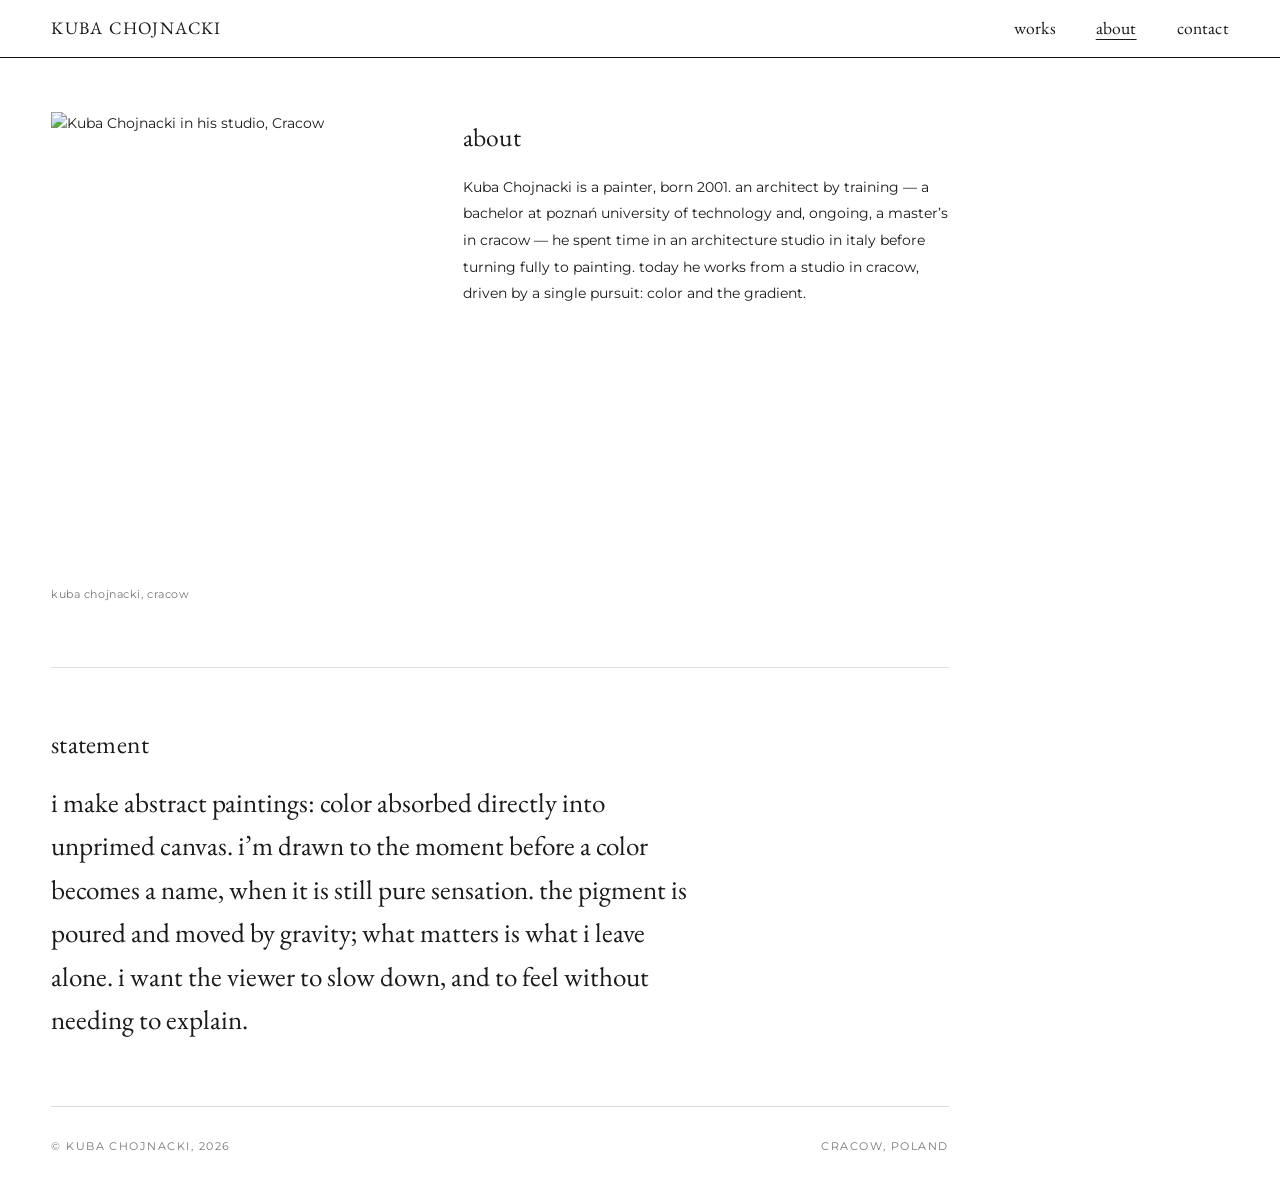
==== about/index.html @ 5120493d "Merge landing into works on the home page; drop the cv section - The home page is again hero + catal" ====
<!DOCTYPE html>
<html lang="en">
<head>
    <meta charset="UTF-8">
    <meta name="viewport" content="width=device-width, initial-scale=1.0">
    <title>Kuba Chojnacki | About</title>
    <meta name="description" content="Kuba Chojnacki is a painter, born 2001 — an architect by training, now working full time from a studio in Cracow on color and the gradient.">
    <link rel="canonical" href="https://kubachojnacki.com/about/">
    <meta property="og:title" content="Kuba Chojnacki | About">
    <meta property="og:description" content="Painter, born 2001. An architect by training, working from a studio in Cracow.">
    <meta property="og:image" content="https://kubachojnacki.com/IMAGES/about/portrait.jpg">
    <meta property="og:type" content="website">
    <meta property="og:url" content="https://kubachojnacki.com/about/">
    <meta name="twitter:card" content="summary_large_image">
    <meta name="theme-color" content="#ffffff">
    <link rel="icon" type="image/png" href="../favicon.png">
    <link rel="preconnect" href="https://fonts.googleapis.com">
    <link rel="preconnect" href="https://fonts.gstatic.com" crossorigin>
    <link href="https://fonts.googleapis.com/css2?family=EB+Garamond:ital,wght@0,400;0,500;1,400;1,500&family=Montserrat:wght@300;400;500&display=swap" rel="stylesheet">
    <link rel="stylesheet" href="../css/style.css">
</head>
<body>

    <header id="site-header">
        <h1 class="logo"><a href="../">Kuba Chojnacki</a></h1>
        <nav>
            <a href="../#works">Works</a>
            <a href="./" aria-current="page">About</a>
            <a href="../contact/">Contact</a>
        </nav>
    </header>

    <main class="about-page">

        <section class="about-hero fade-up">
            <div class="about-hero-photo">
                <img src="../IMAGES/about/portrait.jpg" alt="Kuba Chojnacki in his studio, Cracow" width="1512" height="2016" loading="eager" decoding="async">
                <p class="photo-caption">kuba chojnacki, cracow</p>
            </div>
            <div class="about-hero-text">
                <span class="about-label">about</span>
                <p><span class="artist-name">Kuba Chojnacki</span> is a painter, born 2001. an architect by training — a bachelor at poznań university of technology and, ongoing, a master&rsquo;s in cracow — he spent time in an architecture studio in italy before turning fully to painting. today he works from a studio in cracow, driven by a single pursuit: color and the gradient.</p>
            </div>
        </section>

        <section class="about-statement fade-up">
            <span class="about-label">statement</span>
            <p class="statement-text">i make abstract paintings: color absorbed directly into unprimed canvas. i&rsquo;m drawn to the moment before a color becomes a name, when it is still pure sensation. the pigment is poured and moved by gravity; what matters is what i leave alone. i want the viewer to slow down, and to feel without needing to explain.</p>
        </section>

        <div class="footer-note fade-up">
            <span>&copy; Kuba Chojnacki, 2026</span>
            <span>Cracow, Poland</span>
        </div>

    </main>

    <script>
        const io = new IntersectionObserver(es => es.forEach(e => {
            if (e.isIntersecting) { e.target.classList.add('visible'); io.unobserve(e.target); }
        }), { threshold: 0.07 });
        setTimeout(() => document.querySelectorAll('.fade-up').forEach(el => io.observe(el)), 100);
    </script>
</body>
</html>
---- css/style.css ----
:root {
    --bg:   #ffffff;
    --ink:  #1a1a18;
    --mid:  #767672;
    --rule: #111111;
    --serif: "EB Garamond", Georgia, serif;
    --sans:  "Montserrat", sans-serif;
    --pad:   clamp(1.5rem, 4vw, 4rem);
}

*, *::before, *::after { box-sizing: border-box; margin: 0; padding: 0; }

html { scroll-behavior: smooth; }
:target { scroll-margin-top: 60px; }

::-webkit-scrollbar { width: 5px; }
::-webkit-scrollbar-track { background: var(--bg); }
::-webkit-scrollbar-thumb { background: rgba(26,26,24,0.18); border-radius: 3px; }

body {
    background: var(--bg);
    color: var(--ink);
    font-family: var(--sans);
    font-size: 14px;
    font-weight: 400;
    line-height: 1.6;
    -webkit-font-smoothing: antialiased;
}

img { display: block; max-width: 100%; }
a   { color: inherit; text-decoration: none; }
.hidden { display: none !important; }

:focus-visible { outline: 2px solid var(--ink); outline-offset: 2px; }

/* ── CURSOR SYSTEM ── */
*, *::before, *::after {
    cursor: url("data:image/svg+xml,%3Csvg xmlns='http://www.w3.org/2000/svg' width='12' height='12'%3E%3Crect x='0' y='0' width='12' height='12' fill='%23111'/%3E%3C/svg%3E") 6 6, auto !important;
}

a, button, [role="button"], label, select,
input[type="checkbox"], input[type="radio"],
.collapsible-header, .collection-label,
.slide-dot, .lightbox-btn, .slider-btn,
.legend-item, .clickable-ref,
.lb-submit, .contact-col a {
    cursor: url("data:image/svg+xml,%3Csvg xmlns='http://www.w3.org/2000/svg' width='14' height='14'%3E%3Ccircle cx='7' cy='7' r='6.5' fill='%23111'/%3E%3C/svg%3E") 7 7, pointer !important;
}

.item-image-wrapper,
.slide img,
.about-photo img,
.lightbox img:not(.is-zoomed) {
    cursor: url("data:image/svg+xml,%3Csvg xmlns='http://www.w3.org/2000/svg' width='20' height='20'%3E%3Cline x1='10' y1='2' x2='10' y2='18' stroke='%23111' stroke-width='2' stroke-linecap='round'/%3E%3Cline x1='2' y1='10' x2='18' y2='10' stroke='%23111' stroke-width='2' stroke-linecap='round'/%3E%3C/svg%3E") 10 10, zoom-in !important;
}

.lightbox,
.lightbox img.is-zoomed {
    cursor: url("data:image/svg+xml,%3Csvg xmlns='http://www.w3.org/2000/svg' width='20' height='20'%3E%3Cline x1='2' y1='10' x2='18' y2='10' stroke='%23111' stroke-width='2' stroke-linecap='round'/%3E%3C/svg%3E") 10 10, zoom-out !important;
}

/* HEADER */
header {
    position: fixed;
    inset: 0 0 auto;
    z-index: 100;
    display: flex;
    align-items: center;
    justify-content: space-between;
    padding: 0.9rem var(--pad);
    background: var(--bg);
    border-bottom: 1px solid var(--rule);
}
.logo {
    font-family: var(--serif);
    font-size: 1.1rem;
    font-weight: 400;
    font-style: normal;
    letter-spacing: 0.08em;
    text-transform: uppercase;
    color: var(--ink);
}
nav { display: flex; gap: 0; }
nav a {
    font-family: var(--serif);
    font-size: 1.1rem;
    font-weight: 400;
    font-style: normal;
    letter-spacing: 0.01em;
    text-transform: lowercase;
    color: var(--ink);
    margin-left: 2.5rem;
    transition: opacity 0.25s ease;
}
nav a:hover { opacity: 0.45; }
nav a[aria-current="page"] {
    text-decoration: underline;
    text-underline-offset: 5px;
    text-decoration-thickness: 1px;
}

/* HERO */
.hero-section {
    position: relative;
    width: 100%;
    height: calc(100vh - 46px);
    overflow: hidden;
    background: #0c0c0a;
    margin-top: 46px;
}
.slides-container { position: relative; width: 100%; height: 100%; }
.slide {
    position: absolute;
    inset: 0;
    opacity: 0;
    transition: opacity 0.9s cubic-bezier(.4,0,.2,1);
    pointer-events: none;
}
.slide.active {
    opacity: 1;
    pointer-events: auto;
}
.slide img {
    width: 100%; height: 100%;
    object-fit: cover; object-position: center;
}
.slide-vignette {
    position: absolute; inset: 0;
    background: linear-gradient(to top, rgba(0,0,0,0.46) 0%, transparent 44%);
    pointer-events: none;
}
.slide-caption {
    position: absolute;
    bottom: 2.8rem; left: var(--pad);
    right: calc(var(--pad) + 90px);
    color: #fff; pointer-events: none;
}
.slide-caption-title {
    font-family: var(--serif);
    font-size: clamp(1.4rem, 3vw, 2.4rem);
    font-style: normal; font-weight: 400;
    text-transform: lowercase;
    line-height: 1.1; margin-bottom: 0.5rem;
    opacity: 0; transform: translateY(14px);
    transition: opacity 0.7s cubic-bezier(.16,1,.3,1) 0.1s,
                transform 0.7s cubic-bezier(.16,1,.3,1) 0.1s;
}
.slide-caption-specs {
    font-family: var(--sans);
    font-size: 11px; letter-spacing: 0.1em; text-transform: lowercase;
    color: rgba(255,255,255,0.65);
    opacity: 0; transform: translateY(10px);
    transition: opacity 0.7s cubic-bezier(.16,1,.3,1) 0.22s,
                transform 0.7s cubic-bezier(.16,1,.3,1) 0.22s;
}
.slide.active .slide-caption-title,
.slide.active .slide-caption-specs { opacity: 1; transform: translateY(0); }

.hero-counter {
    position: absolute; bottom: 2.8rem; right: var(--pad);
    font-family: var(--sans);
    font-size: 10px; letter-spacing: 0.2em; text-transform: uppercase;
    color: rgba(255,255,255,0.38); z-index: 10;
}

.hero-progress {
    position: absolute; bottom: 0; left: 0;
    height: 1px; background: rgba(255,255,255,0.45); width: 0;
    z-index: 10; transition: width 0.12s linear;
}

.slide-dots {
    position: absolute;
    bottom: 0.55rem;
    left: 50%;
    transform: translateX(-50%);
    display: flex;
    gap: 7px;
    z-index: 10;
}
.slide-dot {
    width: 5px; height: 5px; border-radius: 50%;
    background: rgba(255,255,255,0.35); border: none; padding: 0;
    transition: background 0.3s, transform 0.3s;
}
.slide-dot.active { background: rgba(255,255,255,0.9); transform: scale(1.25); }

.slider-btn {
    position: absolute; top: 50%; transform: translateY(-50%);
    background: none; border: none; color: #fff;
    mix-blend-mode: difference; z-index: 10;
    padding: 1rem; opacity: 0.55; cursor: pointer;
    transition: opacity 0.25s;
}
.slider-btn:hover { opacity: 1; }
.prev-btn { left: 1rem; }
.next-btn { right: 1rem; }

/* WORKS (on the home page, below the hero) */
#works { padding: 4rem var(--pad) 0; }

.collection-block { margin-bottom: 5rem; }
.collection-block:last-child { margin-bottom: 0; padding-bottom: 6rem; }

.collection-label {
    display: flex; align-items: baseline; justify-content: space-between;
    padding: 1.8rem 0; border-bottom: none;
    cursor: pointer; user-select: none; transition: opacity 0.2s;
}
.collection-label:hover { opacity: 0.55; }
.collection-label-left { display: flex; align-items: baseline; gap: 1.5rem; }
.collection-label h3 {
    font-family: var(--serif);
    font-size: clamp(1.5rem, 3vw, 2.2rem);
    font-weight: 400;
    font-style: normal;
    text-transform: lowercase;
    letter-spacing: 0.01em;
}
.col-count {
    font-family: var(--sans);
    font-size: 12px;
    letter-spacing: 0.08em;
    text-transform: lowercase;
    color: var(--mid);
    white-space: nowrap;
}
.col-toggle {
    font-family: var(--sans);
    font-size: 12px;
    letter-spacing: 0.08em;
    text-transform: lowercase;
    color: var(--mid);
    white-space: nowrap;
    padding-left: 1.5rem;
}

.collection-note {
    font-family: var(--serif);
    font-size: 1.15rem;
    line-height: 1.7;
    text-transform: lowercase;
    color: var(--mid);
    max-width: 38em;
    margin: -0.9rem 0 1.6rem;
}

.collapsible-content {
    max-height: 0; overflow: hidden;
    transition: max-height 0.7s cubic-bezier(.16,1,.3,1);
}
.collapsible-section.open .collapsible-content { max-height: 9999px; }

/* VISUAL GRID — 5 columns */
.visual-grid {
    display: grid;
    grid-template-columns: repeat(5, 1fr);
    border-top: none;
}
.visual-item {
    scroll-margin-top: 60px;
    padding: 0.9rem 1rem 0.8rem;
    display: flex; flex-direction: column; gap: 0.45rem;
    opacity: 0; transform: translateY(10px);
    transition: opacity 0.55s ease, transform 0.55s ease;
}
.visual-item.visible { opacity: 1; transform: translateY(0); }

.item-image-wrapper {
    width: 100%;
    background: #ffffff;
    overflow: hidden;
    display: flex;
    align-items: center;
    justify-content: center;
}
.item-image-wrapper img {
    width: 100%;
    height: auto;
    object-fit: contain;
    display: block;
    transition: transform 0.6s cubic-bezier(.16,1,.3,1), opacity 0.25s;
}
.item-image-wrapper:hover img { transform: scale(1.04); opacity: 0.88; }

.ref-number {
    font-family: var(--sans);
    font-size: 12px;
    font-weight: 500;
    letter-spacing: 0.06em;
    color: var(--ink);
    line-height: 1.3;
}
.ref-number.sold {
    color: #991b1b;
    display: flex;
    align-items: center;
    gap: 4px;
}

/* LEGEND GRID — catalogue list, 6 columns */
.legend-grid {
    display: grid;
    grid-template-columns: repeat(6, 1fr);
    border-top: 1px solid rgba(26,26,24,0.12);
    margin-top: 2.5rem;
    gap: 1.6rem 1.4rem;
    padding: 1.6rem 0 0;
}
.legend-item {
    padding: 0.4rem 0.5rem;
    display: flex; flex-direction: column; gap: 0.12rem;
    transition: background 0.18s;
}
.legend-item:hover { background: rgba(26,26,24,0.04); }

.legend-ref {
    font-family: var(--sans);
    font-size: 11px;
    font-weight: 500;
    letter-spacing: 0.08em;
    color: var(--mid);
    margin-bottom: 0.15rem;
    line-height: 1.2;
}
.legend-title {
    font-family: var(--serif);
    font-size: 1.15rem;
    font-style: normal;
    font-weight: 400;
    text-transform: lowercase;
    line-height: 1.2;
    margin-bottom: 0;
}
.color-subtitle {
    font-family: var(--sans);
    font-style: normal;
    font-size: 11px;
    letter-spacing: 0.03em;
    text-transform: lowercase;
    color: var(--mid);
    display: block;
    margin-top: 0.15rem;
}
.legend-specs {
    font-family: var(--sans);
    font-size: 11px;
    letter-spacing: 0.03em;
    text-transform: lowercase;
    color: var(--mid);
    line-height: 1.55;
    margin-top: 0.35rem;
}
.legend-price {
    font-family: var(--sans);
    font-size: 12px;
    font-weight: 500;
    letter-spacing: 0.03em;
    color: var(--ink);
    margin-top: 0.3rem;
}

/* Status styling & FULL RED for SOLD items */
.legend-status, .lb-status {
    display: flex; align-items: center; gap: 0.3rem;
    margin-top: 0.1rem;
}
.lb-status {
    margin-top: 0.3rem; margin-bottom: 0.2rem;
}
.status-dot {
    width: 5px; height: 5px; border-radius: 50%;
    background: var(--ink); flex-shrink: 0; display: inline-block;
}
.status-text {
    font-family: var(--sans);
    font-size: 11px;
    font-weight: 500;
    letter-spacing: 0.05em;
    text-transform: lowercase;
    color: var(--ink);
}
.legend-status { margin-top: 0.35rem; }

/* Sold states globally red */
.status-dot.sold {
    background: #991b1b !important;
}

.legend-item.is-sold .legend-ref,
.legend-item.is-sold .legend-title,
.legend-item.is-sold .color-subtitle,
.legend-item.is-sold .legend-specs,
.legend-item.is-sold .legend-price,
.legend-item.is-sold .status-text {
    color: #991b1b !important;
}

.lightbox-info.is-sold .lb-title,
.lightbox-info.is-sold .color-subtitle,
.lightbox-info.is-sold .lb-price,
.lightbox-info.is-sold .lb-specs,
.lightbox-info.is-sold .status-text {
    color: #991b1b !important;
}

/* shared label used on the about & contact pages */
.about-label {
    font-family: var(--serif);
    font-size: clamp(1.2rem, 2.2vw, 1.6rem);
    font-weight: 400;
    font-style: normal;
    text-transform: lowercase;
    letter-spacing: 0.01em;
    color: var(--ink);
    margin-bottom: 1rem;
    display: block;
}
.artist-name { text-transform: none; font-family: var(--sans); }

/* ── ABOUT PAGE (/about) ── */
.about-page {
    padding: 7rem var(--pad) 3rem;
    max-width: 1000px;
}
.about-hero {
    display: grid;
    grid-template-columns: 5fr 7fr;
    gap: clamp(2rem, 5vw, 4.5rem);
    align-items: start;
    padding-bottom: 4rem;
}
.about-hero-photo img { width: 100%; height: auto; display: block; }
.photo-caption {
    font-family: var(--sans);
    font-size: 11px;
    letter-spacing: 0.05em;
    margin-top: 0.7rem;
    color: var(--mid);
    line-height: 1.5;
    text-align: left;
    text-transform: lowercase;
}
.about-hero-text { padding-top: 0.3rem; }
.about-hero-text p {
    font-family: var(--sans);
    font-size: 14px;
    line-height: 1.9;
    color: var(--ink);
    text-transform: lowercase;
    max-width: 40em;
}

.about-statement {
    padding: 3.5rem 0 1rem;
    border-top: 1px solid rgba(26,26,24,0.12);
}
.statement-text {
    font-family: var(--serif);
    font-size: clamp(1.3rem, 2.4vw, 1.7rem);
    line-height: 1.6;
    text-transform: lowercase;
    color: var(--ink);
    max-width: 24em;
}

/* ── CONTACT PAGE (/contact) ── */
.contact-page {
    padding: 7rem var(--pad) 3rem;
    max-width: 1100px;
}
.contact-block { padding-bottom: 3.5rem; }
.contact-newsletter {
    padding-top: 3.5rem;
    border-top: 1px solid var(--rule);
}
.contact-newsletter .newsletter-note { max-width: 40em; margin-bottom: 1.8rem; }
.contact-newsletter .nl-signup { max-width: 380px; }
.nl-archive { margin-top: 3.5rem; }
.contact-inner {
    display: grid;
    grid-template-columns: 2fr 1fr 1fr 1fr;
    gap: 4rem;
    align-items: start;
}
.contact-headline {
    font-family: var(--serif);
    font-size: clamp(1.2rem, 2.2vw, 1.6rem);
    font-style: normal;
    font-weight: 400;
    text-transform: lowercase;
    letter-spacing: 0.01em;
    line-height: 1.55;
    color: var(--ink);
}

.contact-col { width: auto; text-align: left; }
.contact-col h4 {
    font-family: var(--serif);
    font-size: clamp(1.2rem, 2.2vw, 1.6rem);
    font-weight: 400;
    font-style: normal;
    text-transform: lowercase;
    letter-spacing: 0.01em;
    color: var(--ink);
    margin-bottom: 0.5rem;
}
.contact-col p,
.contact-col a {
    display: block;
    font-family: var(--sans);
    font-size: 13.5px;
    line-height: 1.8;
    color: var(--ink);
    margin-bottom: 0.35rem;
    text-transform: lowercase;
}
.contact-col a {
    text-decoration: underline;
    text-underline-offset: 2px;
    border: none; padding: 0; width: auto;
    transition: opacity 0.25s;
}
.contact-col a:hover { opacity: 0.45; }

/* NEWSLETTER — signup form + archive (contact page) */
.newsletter-note {
    font-family: var(--sans);
    font-size: 12px;
    line-height: 1.7;
    text-transform: lowercase;
    color: var(--mid);
    margin-bottom: 1rem;
}
.newsletter-form { display: flex; align-items: baseline; gap: 1.2rem; }
.newsletter-form input {
    flex: 1;
    font-family: var(--sans);
    font-size: 12px;
    text-transform: lowercase;
    color: var(--ink);
    background: none;
    border: none;
    border-bottom: 1px solid rgba(26,26,24,0.35);
    border-radius: 0;
    padding: 0.35rem 0;
    outline: none;
}
.newsletter-form input:focus { border-bottom-color: var(--ink); }
.newsletter-form input::placeholder { color: var(--mid); }
.newsletter-confirm {
    font-family: var(--serif);
    font-style: italic;
    font-size: 1.05rem;
    text-transform: lowercase;
    color: var(--ink);
}

.footer-note {
    margin-top: 3rem;
    padding-top: 2rem;
    border-top: 1px solid rgba(26,26,24,0.15);
    display: flex;
    justify-content: space-between;
    align-items: center;
}
.footer-note span {
    font-family: var(--sans);
    font-size: 10.5px;
    letter-spacing: 0.14em;
    text-transform: uppercase;
    color: var(--mid);
}

/* ── NEWSLETTER ARCHIVE (contact page) ── */
.nl-signup { max-width: 380px; }

.nl-archive-head {
    display: flex;
    align-items: baseline;
    justify-content: space-between;
    gap: 1.5rem;
    padding: 1.4rem 0 1.2rem;
    border-top: 1px solid var(--rule);
}
.nl-archive-head h2 {
    font-family: var(--serif);
    font-size: clamp(1.2rem, 2.2vw, 1.6rem);
    font-weight: 400;
    text-transform: lowercase;
    letter-spacing: 0.01em;
    color: var(--ink);
}

.issue-list { display: flex; flex-direction: column; }
.issue-item {
    display: grid;
    grid-template-columns: 9rem 1fr auto;
    gap: 1.5rem;
    align-items: baseline;
    padding: 1.6rem 0;
    border-top: 1px solid rgba(26,26,24,0.12);
}
.issue-item:first-child { border-top: none; }
.issue-date {
    font-family: var(--sans);
    font-size: 11px;
    font-weight: 500;
    letter-spacing: 0.06em;
    text-transform: lowercase;
    color: var(--mid);
    line-height: 1.4;
}
.issue-title {
    font-family: var(--serif);
    font-size: 1.3rem;
    font-weight: 400;
    text-transform: lowercase;
    line-height: 1.3;
}
.issue-title a { transition: opacity 0.25s; }
.issue-title a:hover { opacity: 0.45; }
.issue-excerpt {
    font-family: var(--sans);
    font-size: 12.5px;
    line-height: 1.7;
    text-transform: lowercase;
    color: var(--mid);
    margin-top: 0.4rem;
    max-width: 42em;
}
.issue-link { white-space: nowrap; }

.nl-empty {
    font-family: var(--serif);
    font-style: italic;
    font-size: 1.1rem;
    line-height: 1.7;
    text-transform: lowercase;
    color: var(--mid);
    max-width: 34em;
    padding: 0.5rem 0 1rem;
}

@media (max-width: 640px) {
    .issue-item {
        grid-template-columns: 1fr;
        gap: 0.5rem;
    }
    .issue-link { justify-self: start; }
}

/* LIGHTBOX */
.lightbox {
    visibility: hidden; pointer-events: none;
    position: fixed; z-index: 9999; inset: 0;
    background: rgba(255,255,255,0.97);
    backdrop-filter: blur(2px); -webkit-backdrop-filter: blur(2px);
    display: flex; align-items: center; justify-content: center;
    opacity: 0; transition: opacity 0.4s ease, visibility 0.4s ease;
}
.lightbox.active { visibility: visible; pointer-events: auto; opacity: 1; }

.lightbox-content {
    display: flex; align-items: center; gap: 5rem;
    max-width: 92vw; max-height: 92vh;
}
.lightbox img {
    max-width: 58vw; max-height: 88vh; object-fit: contain;
    transition: transform 0.4s cubic-bezier(.16,1,.3,1);
    transform-origin: center; position: relative; z-index: 1;
}
.lightbox img.is-zoomed { transform: scale(2.2); }

.lightbox-info {
    width: 255px; flex-shrink: 0;
    display: flex; flex-direction: column; justify-content: center; gap: 1.3rem;
    max-height: 88vh; overflow-y: auto; padding-right: 0.3rem; cursor: auto;
}
.lightbox-info::-webkit-scrollbar { width: 2px; }
.lightbox-info::-webkit-scrollbar-thumb { background: rgba(26,26,24,0.2); }

.lb-title {
    font-family: var(--serif);
    font-size: 1.6rem;
    font-style: normal;
    font-weight: 400;
    text-transform: lowercase;
    line-height: 1.25;
}
.lb-price {
    font-family: var(--sans);
    font-size: 14px;
    font-weight: 500;
    color: var(--ink);
    margin-top: 0.35rem;
}
.lb-specs {
    font-family: var(--sans);
    font-size: 12px;
    line-height: 1.85;
    text-transform: lowercase;
    color: var(--mid);
    margin-top: 0.35rem;
}

.lb-inquiry-section {
    display: flex; flex-direction: column; gap: 0.75rem;
    padding-top: 0.8rem; border-top: 1px solid rgba(26,26,24,0.15);
}
.purchase-info {
    font-family: var(--sans);
    font-size: 12px;
    line-height: 1.7;
    text-transform: lowercase;
    color: var(--mid);
}
.lb-submit {
    font-family: var(--serif);
    font-size: 1.1rem;
    font-style: italic;
    font-weight: 400;
    text-transform: lowercase;
    letter-spacing: 0.01em;
    text-decoration: underline;
    text-underline-offset: 3px;
    background: none;
    border: none;
    padding: 0;
    width: fit-content;
    cursor: pointer;
    transition: opacity 0.2s;
    color: var(--ink);
}
.lb-submit:hover { opacity: 0.42; }
.lb-extra {
    font-family: var(--sans);
    font-size: 11px;
    text-transform: lowercase;
    color: var(--mid);
    line-height: 1.8;
}

.lightbox-btn {
    position: absolute; background: none; border: none;
    color: var(--ink); cursor: pointer; opacity: 0.28;
    transition: opacity 0.2s; z-index: 10001; padding: 2rem;
}
.lightbox-btn:hover { opacity: 1; }
.lb-prev { top: 50%; transform: translateY(-50%); left: 0; }
.lb-next { top: 50%; transform: translateY(-50%); right: 0; }
.lb-close { top: 0; right: 0; padding: 1.5rem; opacity: 0.45; }

/* FADE UP */
.fade-up {
    opacity: 0; transform: translateY(18px);
    transition: opacity 0.65s ease-out, transform 0.65s ease-out;
}
.fade-up.visible { opacity: 1; transform: translateY(0); }

/* REDUCED MOTION */
@media (prefers-reduced-motion: reduce) {
    html { scroll-behavior: auto; }
    .slide, .slide-caption-title, .slide-caption-specs,
    .fade-up, .visual-item, .item-image-wrapper img,
    .lightbox, .lightbox img { transition: none; }
}

/* RESPONSIVE */
@media (max-width: 1100px) {
    .visual-grid  { grid-template-columns: repeat(4, 1fr); }
    .legend-grid  { grid-template-columns: repeat(4, 1fr); }
    .contact-inner { grid-template-columns: 1fr 1fr; gap: 3rem; }
}
@media (max-width: 800px) {
    .visual-grid  { grid-template-columns: repeat(3, 1fr); }
    .legend-grid  { grid-template-columns: repeat(3, 1fr); }
    .about-hero {
        grid-template-columns: 1fr;
        gap: 1.8rem;
    }
    .about-hero-photo { max-width: 320px; }
    .contact-inner { grid-template-columns: 1fr; gap: 2rem; }
    .footer-note { flex-direction: column; gap: 0.6rem; align-items: flex-start; }
    .lightbox-content {
        flex-direction: column; align-items: center; gap: 2rem;
        padding: 5rem 1.5rem 2rem; max-height: 100vh; overflow-y: auto;
        justify-content: flex-start;
    }
    .lightbox img { max-width: 88vw; max-height: 48vh; }
    .lightbox-info { width: 100%; max-width: 380px; }
    #works, .about-page, .contact-page { padding-left: clamp(1rem, 3vw, 2.5rem); padding-right: clamp(1rem, 3vw, 2.5rem); }
    header { padding-left: clamp(1rem, 3vw, 2.5rem); padding-right: clamp(1rem, 3vw, 2.5rem); }
}
@media (max-width: 520px) {
    .visual-grid  { grid-template-columns: repeat(2, 1fr); }
    .legend-grid  { grid-template-columns: repeat(2, 1fr); }
    header { padding-top: 0.75rem; padding-bottom: 0.75rem; }
    .logo { font-size: 0.8rem; letter-spacing: 0.1em; white-space: nowrap; }
    nav a { font-size: 0.95rem; margin-left: 0.9rem; }
    .slide-caption { right: calc(1rem + 70px); }
}
@media (max-width: 430px) {
    .logo { font-size: 0.72rem; letter-spacing: 0.04em; }
    nav a { font-size: 0.78rem; margin-left: 0.7rem; letter-spacing: 0; }
    header { padding-left: 0.9rem; padding-right: 0.9rem; }
}
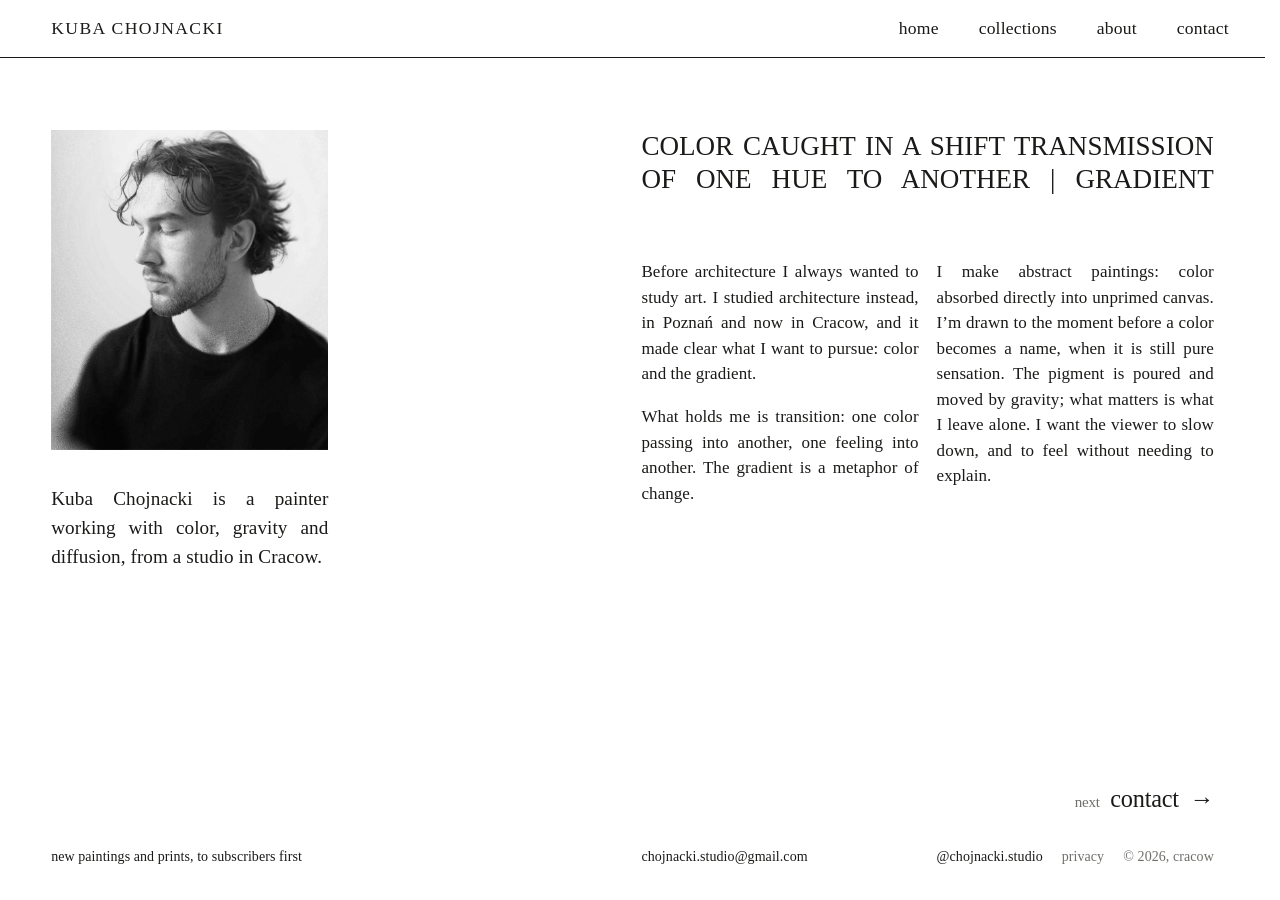
==== commit 166a68f4: "Final round: paintings open in place, one font, tidier pages Only the painting and its caption answe" ====
--- a/about/index.html
+++ b/about/index.html
@@ -1,65 +1,84 @@
 <!DOCTYPE html>
-<html lang="en">
+<html lang="en" data-order="80">
 <head>
     <meta charset="UTF-8">
     <meta name="viewport" content="width=device-width, initial-scale=1.0">
-    <title>Kuba Chojnacki | About</title>
-    <meta name="description" content="Kuba Chojnacki is a painter, born 2001 — an architect by training, now working full time from a studio in Cracow on color and the gradient.">
+    <script>
+        /* the pages stand in a row: going on, the next one slides in from the
+           right; going back, from the left (the row itself: js/site.js) */
+        document.documentElement.classList.add('js');
+        addEventListener('pagereveal', function (e) {
+            if (!e.viewTransition) return;
+            var me = +document.documentElement.dataset.order, dir, from;
+            try { dir = sessionStorage.getItem('kch-dir'); from = +sessionStorage.getItem('kch-from'); sessionStorage.removeItem('kch-dir'); } catch (x) {}
+            e.viewTransition.types.add(dir || (from > me ? 'back' : 'forward'));
+        });
+        addEventListener('pageswap', function () {
+            try { sessionStorage.setItem('kch-from', document.documentElement.dataset.order); } catch (x) {}
+        });
+    </script>
+    <title>About | Kuba Chojnacki</title>
+    <meta name="description" content="Kuba Chojnacki is a painter, born 2001, working from a studio in Cracow.">
     <link rel="canonical" href="https://kubachojnacki.com/about/">
-    <meta property="og:title" content="Kuba Chojnacki | About">
-    <meta property="og:description" content="Painter, born 2001. An architect by training, working from a studio in Cracow.">
-    <meta property="og:image" content="https://kubachojnacki.com/IMAGES/about/portrait.jpg">
-    <meta property="og:type" content="website">
+    <meta property="og:title" content="About | Kuba Chojnacki">
+    <meta property="og:description" content="Painter, born 2001, working from a studio in Cracow.">
+    <meta property="og:image" content="https://kubachojnacki.com/IMAGES/about/portrait-bw.jpg">
+    <meta property="og:type" content="profile">
     <meta property="og:url" content="https://kubachojnacki.com/about/">
     <meta name="twitter:card" content="summary_large_image">
     <meta name="theme-color" content="#ffffff">
     <link rel="icon" type="image/png" href="../favicon.png">
-    <link rel="preconnect" href="https://fonts.googleapis.com">
-    <link rel="preconnect" href="https://fonts.gstatic.com" crossorigin>
-    <link href="https://fonts.googleapis.com/css2?family=EB+Garamond:ital,wght@0,400;0,500;1,400;1,500&family=Montserrat:wght@300;400;500&display=swap" rel="stylesheet">
-    <link rel="stylesheet" href="../css/style.css">
+    <link rel="preload" href="../fonts/eb-garamond-normal-latin.woff2" as="font" type="font/woff2" crossorigin>
+    <link rel="stylesheet" href="../css/fonts.css?v=20261106m">
+    <link rel="stylesheet" href="../css/style.css?v=20261106m">
+    <!--ld--><script type="application/ld+json">{"@context":"https://schema.org","@graph":[{"@type":"Person","@id":"https://kubachojnacki.com/#artist","name":"Kuba Chojnacki","jobTitle":"Painter","description":"Kuba Chojnacki is a painter working with color, gravity and diffusion, from a studio in Cracow.","url":"https://kubachojnacki.com/","image":"https://kubachojnacki.com/IMAGES/about/portrait-bw.jpg","email":"mailto:chojnacki.studio@gmail.com","sameAs":["https://instagram.com/chojnacki.studio"],"address":{"@type":"PostalAddress","addressLocality":"Cracow","addressCountry":"PL"}},{"@type":"AboutPage","@id":"https://kubachojnacki.com/about/","url":"https://kubachojnacki.com/about/","mainEntity":{"@id":"https://kubachojnacki.com/#artist"}}]}</script><!--/ld-->
 </head>
-<body>
+<body class="fit">
 
-    <header id="site-header">
-        <h1 class="logo"><a href="../">Kuba Chojnacki</a></h1>
-        <nav>
-            <a href="../#works">Works</a>
-            <a href="./" aria-current="page">About</a>
-            <a href="../contact/">Contact</a>
-        </nav>
+    <a class="skip" href="#main">skip to content</a>
+
+    <header class="top">
+        <a class="name" href="../">Kuba Chojnacki</a>
+        <nav class="menu" aria-label="Site"><a href="../">home</a><a href="../atmosphere/">collections</a><a href="./" aria-current="page">about</a><a href="../contact/">contact</a></nav>
     </header>
 
-    <main class="about-page">
-
-        <section class="about-hero fade-up">
-            <div class="about-hero-photo">
-                <img src="../IMAGES/about/portrait.jpg" alt="Kuba Chojnacki in his studio, Cracow" width="1512" height="2016" loading="eager" decoding="async">
-                <p class="photo-caption">kuba chojnacki, cracow</p>
+    <main id="main">
+        <h1 class="vh">About</h1>
+        <section class="about-page grid">
+            <div class="about-side">
+                <img src="../IMAGES/about/portrait-about.jpg" alt="Kuba Chojnacki, Cracow" width="835" height="964" decoding="async">
+                <p class="about-lead">Kuba Chojnacki is a painter working with color, gravity and diffusion, from a studio in Cracow.</p>
             </div>
-            <div class="about-hero-text">
-                <span class="about-label">about</span>
-                <p><span class="artist-name">Kuba Chojnacki</span> is a painter, born 2001. an architect by training — a bachelor at poznań university of technology and, ongoing, a master&rsquo;s in cracow — he spent time in an architecture studio in italy before turning fully to painting. today he works from a studio in cracow, driven by a single pursuit: color and the gradient.</p>
+            <p class="about-line"><span>color caught in a shift transmission</span> <span>of one hue to another | gradient</span></p>
+            <!-- draft from his own story (2026-09-28, 2026-10-17): his to rewrite -->
+            <div class="about-story">
+                <p>Before architecture I always wanted to study art. I studied architecture instead, in Poznań and now in Cracow, and it made clear what I want to pursue: color and the gradient.</p>
+                <p>What holds me is transition: one color passing into another, one feeling into another. The gradient is a metaphor of change.</p>
+            </div>
+            <div class="about-text">
+                <p>I make abstract paintings: color absorbed directly into unprimed canvas. I&rsquo;m drawn to the moment before a color becomes a name, when it is still pure sensation. The pigment is poured and moved by gravity; what matters is what I leave alone. I want the viewer to slow down, and to feel without needing to explain.</p>
             </div>
         </section>
-
-        <section class="about-statement fade-up">
-            <span class="about-label">statement</span>
-            <p class="statement-text">i make abstract paintings: color absorbed directly into unprimed canvas. i&rsquo;m drawn to the moment before a color becomes a name, when it is still pure sensation. the pigment is poured and moved by gravity; what matters is what i leave alone. i want the viewer to slow down, and to feel without needing to explain.</p>
-        </section>
-
-        <div class="footer-note fade-up">
-            <span>&copy; Kuba Chojnacki, 2026</span>
-            <span>Cracow, Poland</span>
-        </div>
-
     </main>
 
-    <script>
-        const io = new IntersectionObserver(es => es.forEach(e => {
-            if (e.isIntersecting) { e.target.classList.add('visible'); io.unobserve(e.target); }
-        }), { threshold: 0.07 });
-        setTimeout(() => document.querySelectorAll('.fade-up').forEach(el => io.observe(el)), 100);
-    </script>
+    <footer class="foot">
+        <div class="foot-top grid">
+            <div class="foot-nl">
+                <span class="fl">new paintings and prints, to subscribers first</span>
+                <div class="nl-signup" data-cta="join" data-where="footer"></div>
+            </div>
+            <nav class="next" aria-label="Next"><a href="../contact/"><span class="next-label">next</span><span class="next-name">contact</span></a></nav>
+        </div>
+        <div class="foot-row grid">
+            <a class="f1" href="mailto:chojnacki.studio@gmail.com">chojnacki.studio@gmail.com</a>
+            <a class="f2" href="https://instagram.com/chojnacki.studio" target="_blank" rel="noopener">@chojnacki.studio</a>
+            <span class="f3"><a href="../privacy/">privacy</a><span>© 2026, cracow</span></span>
+        </div>
+    </footer>
+
+    <script>window.ROOT = '../';</script>
+    <script src="../js/data.js?v=20261106m"></script>
+    <script src="../js/site.js?v=20261106m"></script>
+    <script src="../js/newsletter.js?v=20261106m"></script>
 </body>
 </html>
--- a/css/fonts.css
+++ b/css/fonts.css
@@ -0,0 +1,53 @@
+/* The typefaces, kept on this site rather than loaded from Google, so no
+   visitor's address goes to a third party (and the page needs one server
+   less): EB Garamond (Montserrat stays only for the old /collector/ page). Variable files: one
+   file per style and character set carries every weight. latin-ext holds
+   the Polish letters (ń, ł, ś...). All under the SIL Open Font License. */
+@font-face {
+    font-family: "EB Garamond";
+    font-style: italic;
+    font-weight: 400 800;
+    font-display: swap;
+    src: url("../fonts/eb-garamond-italic-latin-ext.woff2") format("woff2");
+    unicode-range: U+0100-02BA, U+02BD-02C5, U+02C7-02CC, U+02CE-02D7, U+02DD-02FF, U+0304, U+0308, U+0329, U+1D00-1DBF, U+1E00-1E9F, U+1EF2-1EFF, U+2020, U+20A0-20AB, U+20AD-20C4, U+2113, U+2C60-2C7F, U+A720-A7FF;
+}
+@font-face {
+    font-family: "EB Garamond";
+    font-style: italic;
+    font-weight: 400 800;
+    font-display: swap;
+    src: url("../fonts/eb-garamond-italic-latin.woff2") format("woff2");
+    unicode-range: U+0000-00FF, U+0131, U+0152-0153, U+02BB-02BC, U+02C6, U+02DA, U+02DC, U+0304, U+0308, U+0329, U+2000-206F, U+20AC, U+2122, U+2191, U+2193, U+2212, U+2215, U+FEFF, U+FFFD;
+}
+@font-face {
+    font-family: "EB Garamond";
+    font-style: normal;
+    font-weight: 400 800;
+    font-display: swap;
+    src: url("../fonts/eb-garamond-normal-latin-ext.woff2") format("woff2");
+    unicode-range: U+0100-02BA, U+02BD-02C5, U+02C7-02CC, U+02CE-02D7, U+02DD-02FF, U+0304, U+0308, U+0329, U+1D00-1DBF, U+1E00-1E9F, U+1EF2-1EFF, U+2020, U+20A0-20AB, U+20AD-20C4, U+2113, U+2C60-2C7F, U+A720-A7FF;
+}
+@font-face {
+    font-family: "EB Garamond";
+    font-style: normal;
+    font-weight: 400 800;
+    font-display: swap;
+    src: url("../fonts/eb-garamond-normal-latin.woff2") format("woff2");
+    unicode-range: U+0000-00FF, U+0131, U+0152-0153, U+02BB-02BC, U+02C6, U+02DA, U+02DC, U+0304, U+0308, U+0329, U+2000-206F, U+20AC, U+2122, U+2191, U+2193, U+2212, U+2215, U+FEFF, U+FFFD;
+}
+@font-face {
+    font-family: "Montserrat";
+    font-style: normal;
+    font-weight: 100 900;
+    font-display: swap;
+    src: url("../fonts/montserrat-normal-latin-ext.woff2") format("woff2");
+    unicode-range: U+0100-02BA, U+02BD-02C5, U+02C7-02CC, U+02CE-02D7, U+02DD-02FF, U+0304, U+0308, U+0329, U+1D00-1DBF, U+1E00-1E9F, U+1EF2-1EFF, U+2020, U+20A0-20AB, U+20AD-20C4, U+2113, U+2C60-2C7F, U+A720-A7FF;
+}
+@font-face {
+    font-family: "Montserrat";
+    font-style: normal;
+    font-weight: 100 900;
+    font-display: swap;
+    src: url("../fonts/montserrat-normal-latin.woff2") format("woff2");
+    unicode-range: U+0000-00FF, U+0131, U+0152-0153, U+02BB-02BC, U+02C6, U+02DA, U+02DC, U+0304, U+0308, U+0329, U+2000-206F, U+20AC, U+2122, U+2191, U+2193, U+2212, U+2215, U+FEFF, U+FFFD;
+}
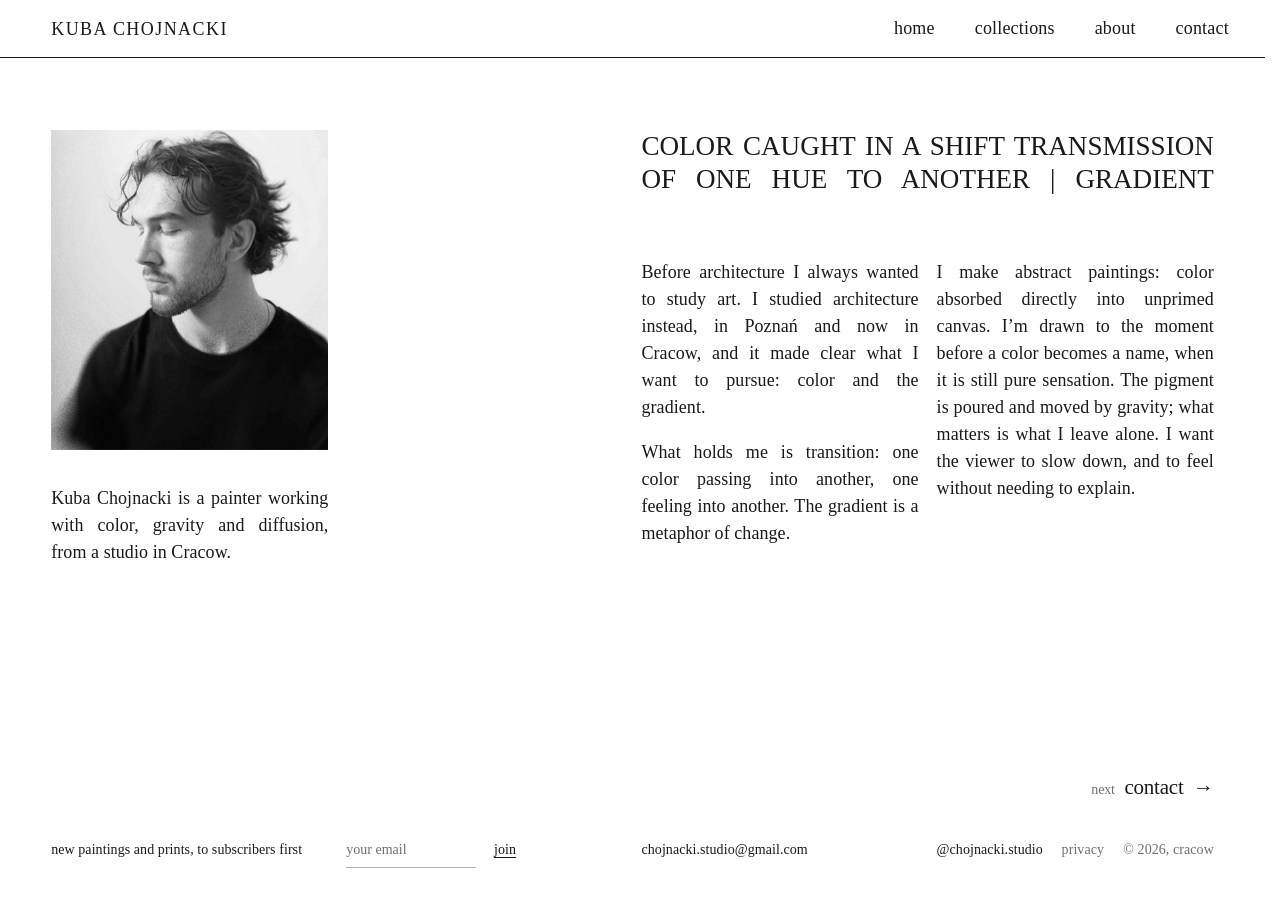
==== commit aa3e0306: "The audit, all of it: lightbox focus, print link, phone, type, clean-up Keyboard focus stays inside " ====
--- a/about/index.html
+++ b/about/index.html
@@ -22,15 +22,15 @@
     <link rel="canonical" href="https://kubachojnacki.com/about/">
     <meta property="og:title" content="About | Kuba Chojnacki">
     <meta property="og:description" content="Painter, born 2001, working from a studio in Cracow.">
-    <meta property="og:image" content="https://kubachojnacki.com/IMAGES/about/portrait-bw.jpg">
+    <meta property="og:image" content="https://kubachojnacki.com/IMAGES/og.jpg">
     <meta property="og:type" content="profile">
     <meta property="og:url" content="https://kubachojnacki.com/about/">
     <meta name="twitter:card" content="summary_large_image">
     <meta name="theme-color" content="#ffffff">
     <link rel="icon" type="image/png" href="../favicon.png">
     <link rel="preload" href="../fonts/eb-garamond-normal-latin.woff2" as="font" type="font/woff2" crossorigin>
-    <link rel="stylesheet" href="../css/fonts.css?v=20261106m">
-    <link rel="stylesheet" href="../css/style.css?v=20261106m">
+    <link rel="stylesheet" href="../css/fonts.css?v=20261106p">
+    <link rel="stylesheet" href="../css/style.css?v=20261106p">
     <!--ld--><script type="application/ld+json">{"@context":"https://schema.org","@graph":[{"@type":"Person","@id":"https://kubachojnacki.com/#artist","name":"Kuba Chojnacki","jobTitle":"Painter","description":"Kuba Chojnacki is a painter working with color, gravity and diffusion, from a studio in Cracow.","url":"https://kubachojnacki.com/","image":"https://kubachojnacki.com/IMAGES/about/portrait-bw.jpg","email":"mailto:chojnacki.studio@gmail.com","sameAs":["https://instagram.com/chojnacki.studio"],"address":{"@type":"PostalAddress","addressLocality":"Cracow","addressCountry":"PL"}},{"@type":"AboutPage","@id":"https://kubachojnacki.com/about/","url":"https://kubachojnacki.com/about/","mainEntity":{"@id":"https://kubachojnacki.com/#artist"}}]}</script><!--/ld-->
 </head>
 <body class="fit">
@@ -77,8 +77,8 @@
     </footer>
 
     <script>window.ROOT = '../';</script>
-    <script src="../js/data.js?v=20261106m"></script>
-    <script src="../js/site.js?v=20261106m"></script>
-    <script src="../js/newsletter.js?v=20261106m"></script>
+    <script src="../js/data.js?v=20261106p"></script>
+    <script src="../js/site.js?v=20261106p"></script>
+    <script src="../js/newsletter.js?v=20261106p"></script>
 </body>
 </html>
--- a/css/fonts.css
+++ b/css/fonts.css
@@ -1,6 +1,6 @@
 /* The typefaces, kept on this site rather than loaded from Google, so no
    visitor's address goes to a third party (and the page needs one server
-   less): EB Garamond (Montserrat stays only for the old /collector/ page). Variable files: one
+   less): EB Garamond. Variable files: one
    file per style and character set carries every weight. latin-ext holds
    the Polish letters (ń, ł, ś...). All under the SIL Open Font License. */
 @font-face {
@@ -35,19 +35,3 @@
     src: url("../fonts/eb-garamond-normal-latin.woff2") format("woff2");
     unicode-range: U+0000-00FF, U+0131, U+0152-0153, U+02BB-02BC, U+02C6, U+02DA, U+02DC, U+0304, U+0308, U+0329, U+2000-206F, U+20AC, U+2122, U+2191, U+2193, U+2212, U+2215, U+FEFF, U+FFFD;
 }
-@font-face {
-    font-family: "Montserrat";
-    font-style: normal;
-    font-weight: 100 900;
-    font-display: swap;
-    src: url("../fonts/montserrat-normal-latin-ext.woff2") format("woff2");
-    unicode-range: U+0100-02BA, U+02BD-02C5, U+02C7-02CC, U+02CE-02D7, U+02DD-02FF, U+0304, U+0308, U+0329, U+1D00-1DBF, U+1E00-1E9F, U+1EF2-1EFF, U+2020, U+20A0-20AB, U+20AD-20C4, U+2113, U+2C60-2C7F, U+A720-A7FF;
-}
-@font-face {
-    font-family: "Montserrat";
-    font-style: normal;
-    font-weight: 100 900;
-    font-display: swap;
-    src: url("../fonts/montserrat-normal-latin.woff2") format("woff2");
-    unicode-range: U+0000-00FF, U+0131, U+0152-0153, U+02BB-02BC, U+02C6, U+02DA, U+02DC, U+0304, U+0308, U+0329, U+2000-206F, U+20AC, U+2122, U+2191, U+2193, U+2212, U+2215, U+FEFF, U+FFFD;
-}
